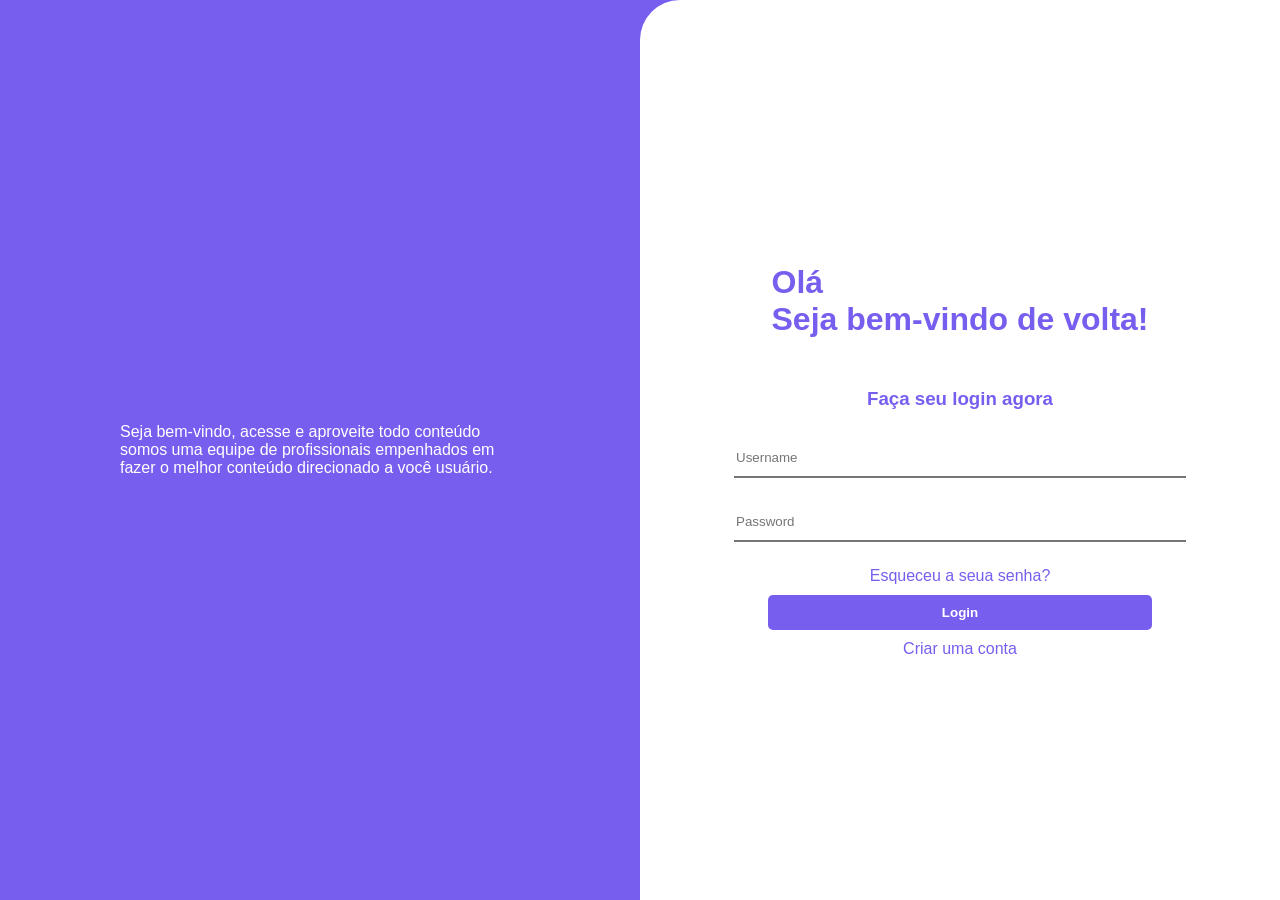
==== Aula 2/index.html @ 1244cdbe "Novas Pastas" ====
<!DOCTYPE html>
<html lang="en">
<head>
    <meta charset="UTF-8">
    <meta name="viewport" content="width=device-width, initial-scale=1.0">
    <link rel="stylesheet" href="style.css">
    <title>Pagina de Login</title>
</head>
<body>
    <div class="container">
        <div class="esquerda">
            <img src="./authentication-animate.svg" width="360px" alt="">
            <p>
                Seja bem-vindo, 
                acesse e aproveite todo conteúdo somos 
                uma equipe de profissionais empenhados em 
                fazer o melhor conteúdo direcionado a você usuário.
            </p>
        </div>
        <div class="direita">
            <h1>Olá <br> Seja bem-vindo de volta!</h1>
            <h3>Faça seu login agora</h3>
            <input type="text" placeholder="Username">
            <input type="password" placeholder="Password">
            <a href="">Esqueceu a seua senha?</a>
            <button>Login</button>
            <a href="">Criar uma conta</a>
        </div>
    </div>
</body>
</html>
---- Aula 2/style.css ----
body{
    margin: 0;
    padding: 0;
    font-family: sans-serif;
}

.container{
    display: flex;
    width: 100%;
    height: 100vh;
    background-color: #785EEF;
}

.esquerda{
    width: 50%;
    display: flex;
    align-items: center;
    justify-content: center;
    color: white;
    flex-direction: column;
}

.esquerda p{
    width: 400px;
}

.direita{
    width: 50%;
    background-color: white;
    border-top-left-radius: 40px;
    display: flex;
    align-items: center;
    justify-content: center;
    flex-direction: column;
    color: #785EEF;
    gap: 10px;
}

.direita input{
    width: 70%;
    height: 35px;
    border-top: none;
    border-left: none;
    border-right: none;
    margin-bottom: 15px;
}

.direita button{
    width: 60%;
    height: 35px;
    background-color: #785EEF;
    border: none;
    color: white;
    font-weight: bold;
    border-radius: 5px;
    cursor: pointer;
}

.direita button:hover{
    background-color: white;
    color: #785EEF;
    border: 1px solid #785EEF;
}

.direita a{
    text-decoration: none;
    color: #785EEF;
}
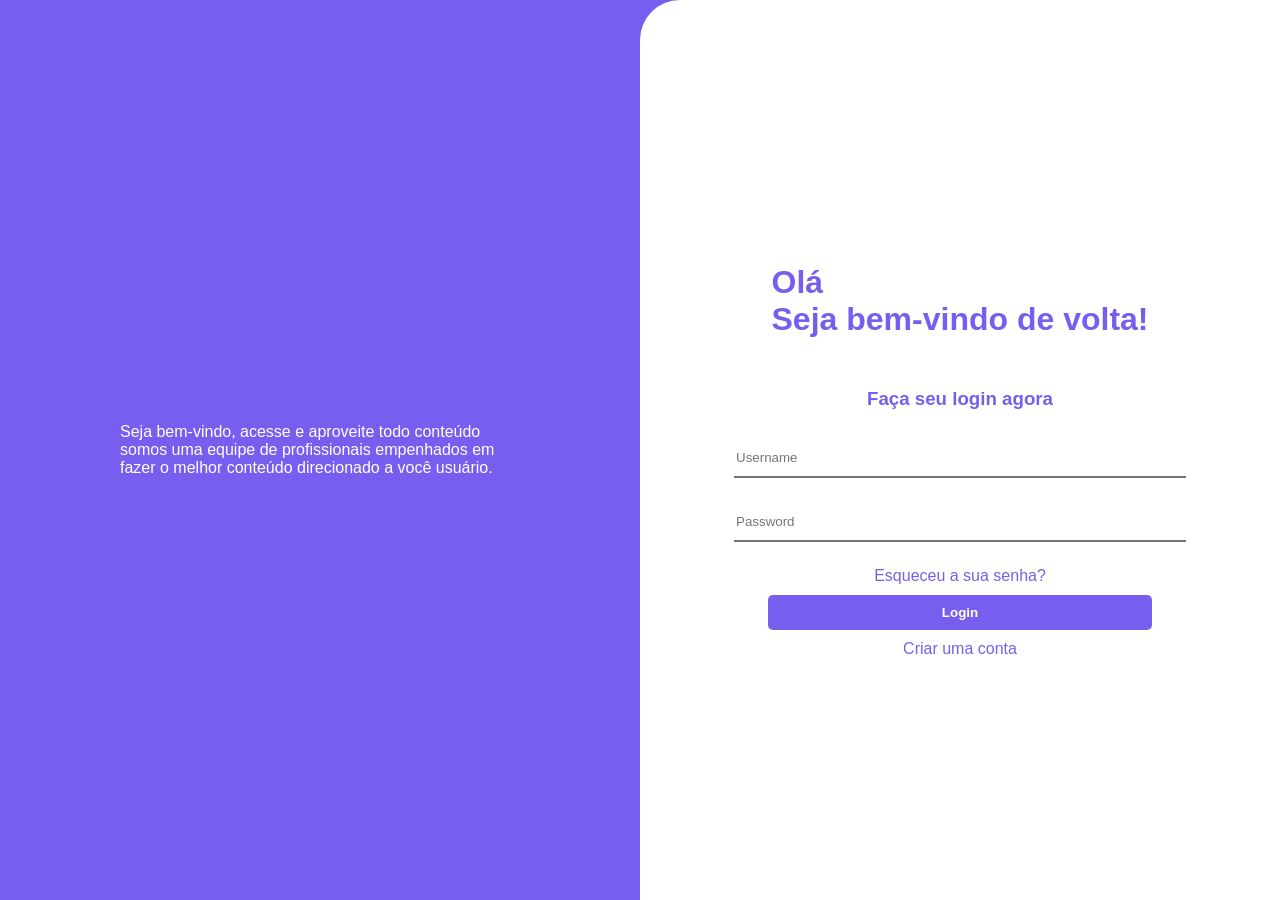
==== commit 2968b3ba: "aula 7 e alterações" ====
--- a/Aula 2/index.html
+++ b/Aula 2/index.html
@@ -22,7 +22,7 @@
             <h3>Faça seu login agora</h3>
             <input type="text" placeholder="Username">
             <input type="password" placeholder="Password">
-            <a href="">Esqueceu a seua senha?</a>
+            <a href="">Esqueceu a sua senha?</a>
             <button>Login</button>
             <a href="">Criar uma conta</a>
         </div>
